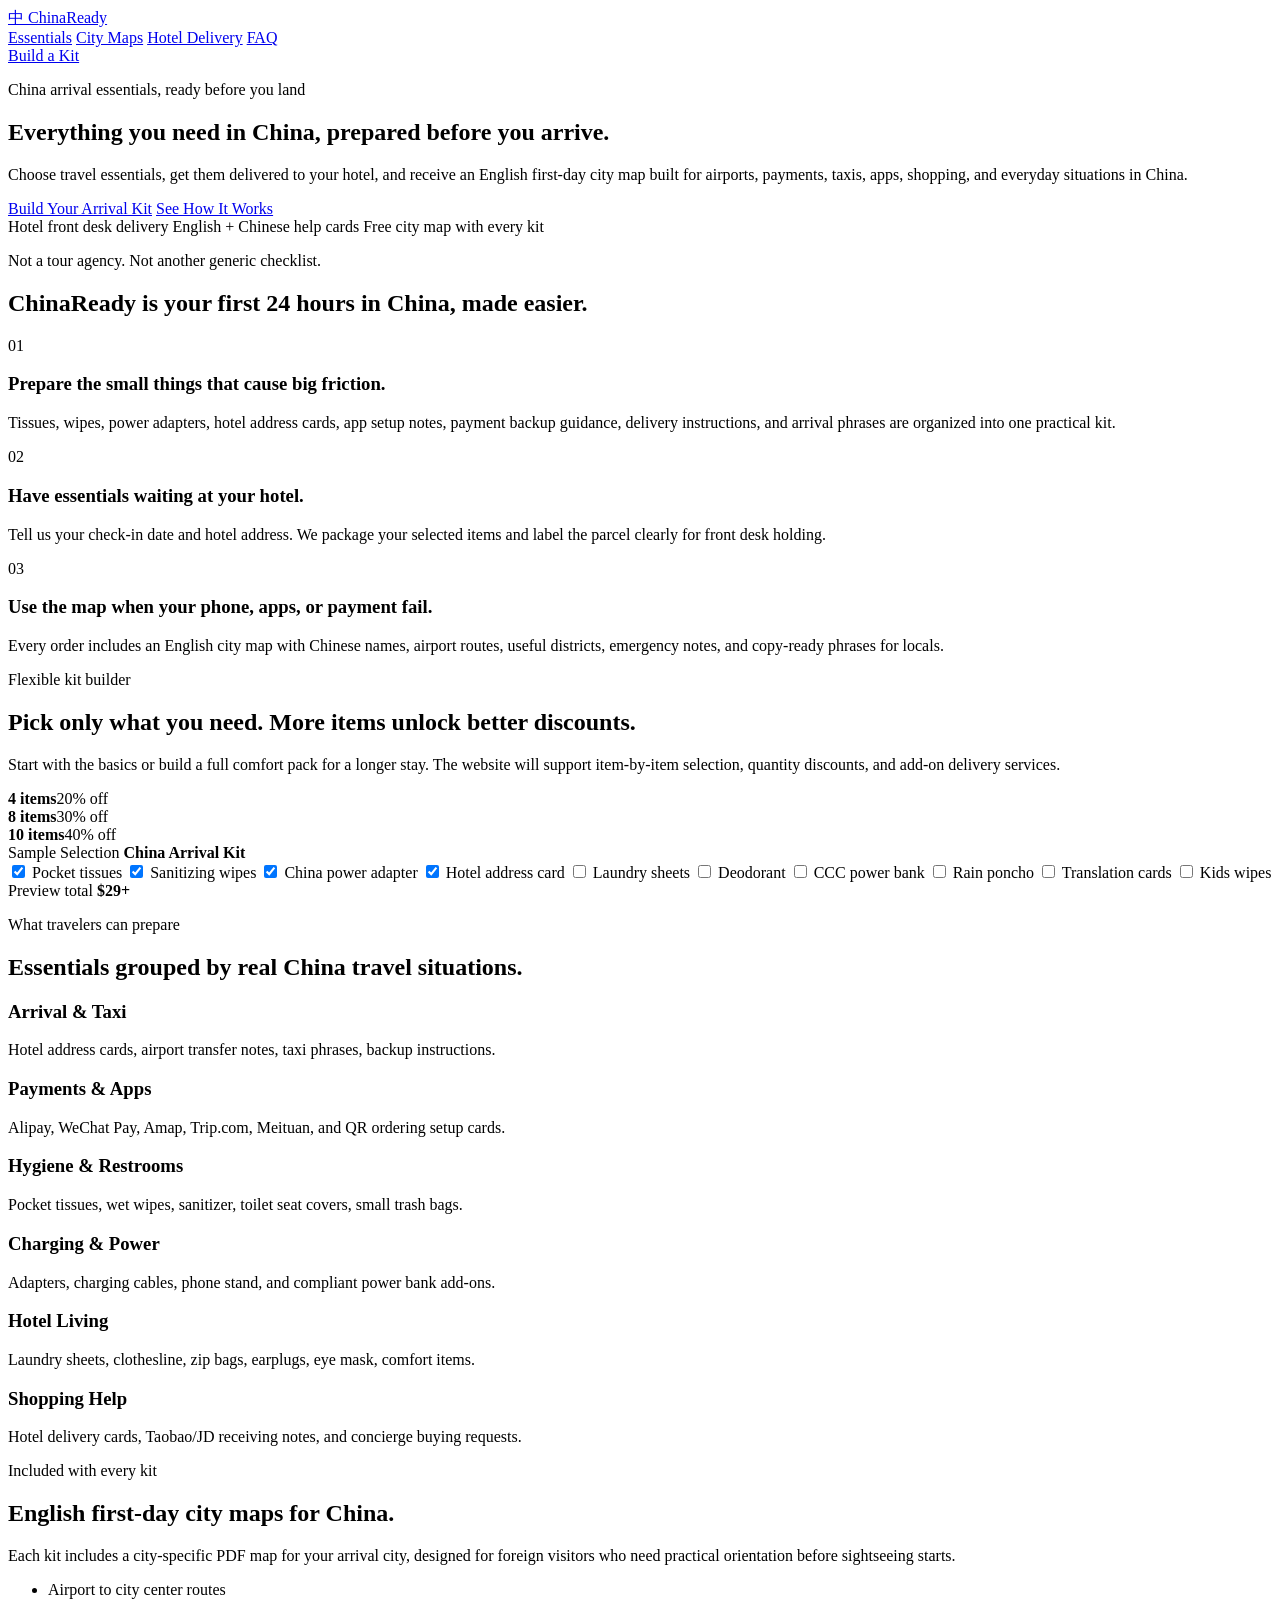
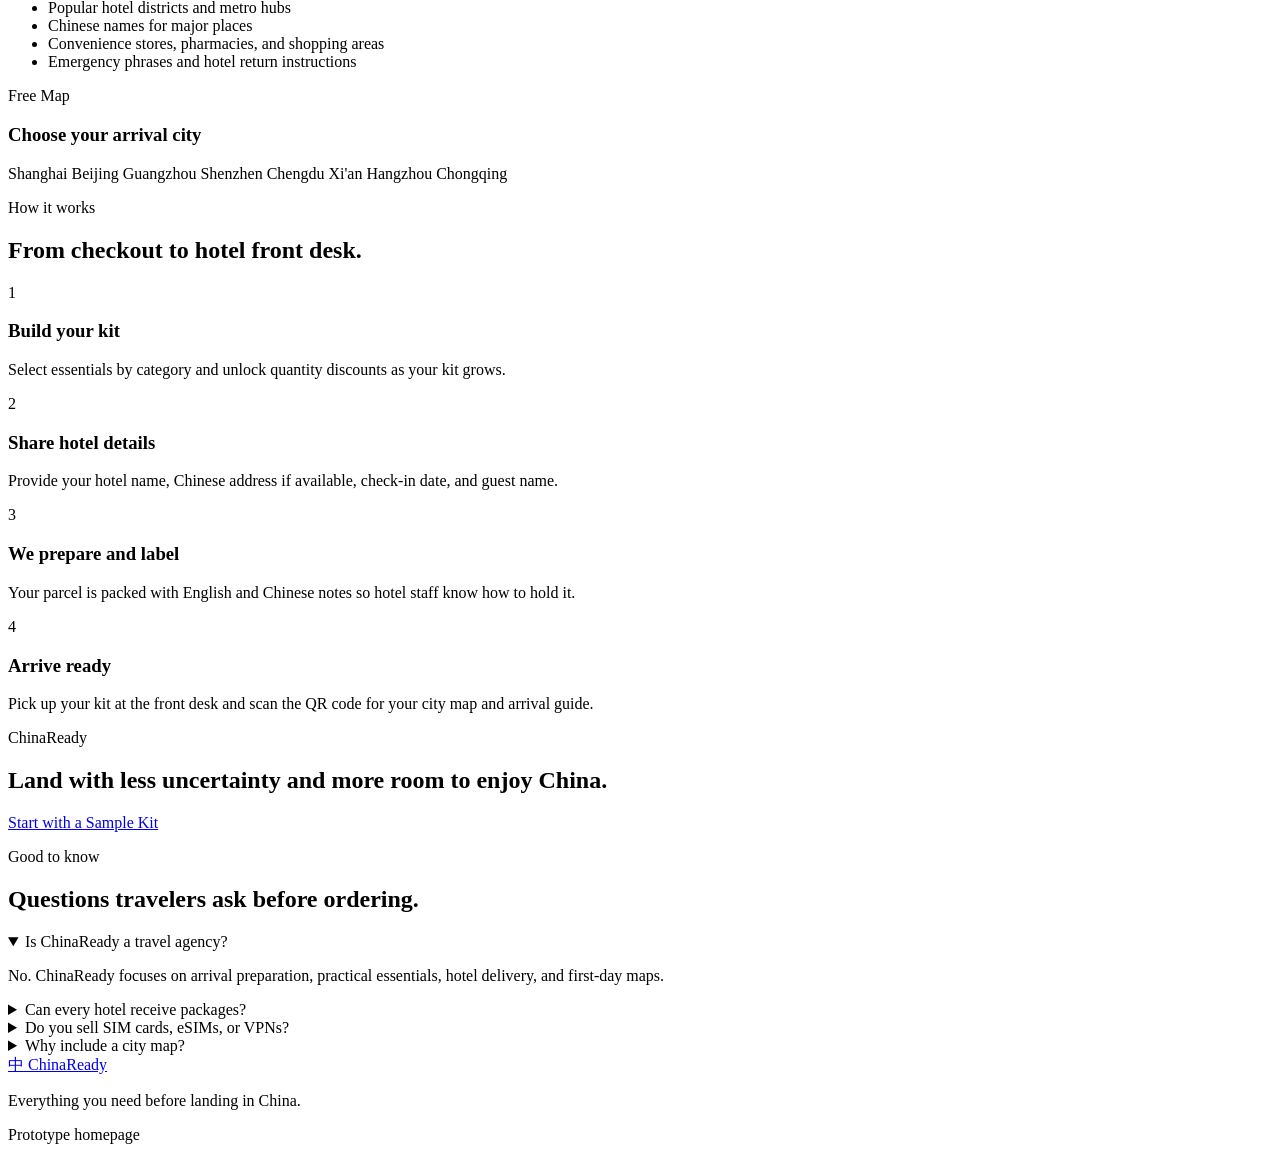
==== index.html @ cd842af1 "Add ChinaReady homepage" ====
<!doctype html>
<html lang="en">
  <head>
    <meta charset="UTF-8" />
    <meta name="viewport" content="width=device-width, initial-scale=1.0" />
    <title>ChinaReady | Everything You Need Before Landing in China</title>
    <meta
      name="description"
      content="ChinaReady helps foreign travelers prepare China travel essentials, hotel delivery, arrival guides, and English city maps before landing."
    />
    <link rel="preconnect" href="https://fonts.googleapis.com" />
    <link rel="preconnect" href="https://fonts.gstatic.com" crossorigin />
    <link
      href="https://fonts.googleapis.com/css2?family=Inter:wght@400;500;600;700;800&family=Noto+Serif+SC:wght@600;700&display=swap"
      rel="stylesheet"
    />
    <link rel="stylesheet" href="styles.css" />
  </head>
  <body>
    <header class="site-header" aria-label="Main navigation">
      <a class="brand" href="#top" aria-label="ChinaReady home">
        <span class="brand-mark">中</span>
        <span>ChinaReady</span>
      </a>
      <nav class="nav-links" aria-label="Primary">
        <a href="#kits">Essentials</a>
        <a href="#maps">City Maps</a>
        <a href="#delivery">Hotel Delivery</a>
        <a href="#faq">FAQ</a>
      </nav>
      <a class="header-cta" href="#builder">Build a Kit</a>
    </header>

    <main id="top">
      <section class="hero" aria-labelledby="hero-title">
        <div class="hero-bg" role="img" aria-label="China landmarks and a prepared travel kit"></div>
        <div class="hero-shade"></div>
        <div class="hero-content">
          <p class="eyebrow">China arrival essentials, ready before you land</p>
          <h1 id="hero-title">Everything you need in China, prepared before you arrive.</h1>
          <p class="hero-copy">
            Choose travel essentials, get them delivered to your hotel, and receive an English first-day city map
            built for airports, payments, taxis, apps, shopping, and everyday situations in China.
          </p>
          <div class="hero-actions">
            <a class="primary-button" href="#builder">Build Your Arrival Kit</a>
            <a class="secondary-button" href="#how-it-works">See How It Works</a>
          </div>
          <div class="trust-row" aria-label="Service highlights">
            <span>Hotel front desk delivery</span>
            <span>English + Chinese help cards</span>
            <span>Free city map with every kit</span>
          </div>
        </div>
      </section>

      <section class="intro section-pad">
        <div class="section-heading">
          <p class="eyebrow">Not a tour agency. Not another generic checklist.</p>
          <h2>ChinaReady is your first 24 hours in China, made easier.</h2>
        </div>
        <div class="intro-grid">
          <article>
            <span class="stat">01</span>
            <h3>Prepare the small things that cause big friction.</h3>
            <p>
              Tissues, wipes, power adapters, hotel address cards, app setup notes, payment backup guidance,
              delivery instructions, and arrival phrases are organized into one practical kit.
            </p>
          </article>
          <article>
            <span class="stat">02</span>
            <h3>Have essentials waiting at your hotel.</h3>
            <p>
              Tell us your check-in date and hotel address. We package your selected items and label the parcel
              clearly for front desk holding.
            </p>
          </article>
          <article>
            <span class="stat">03</span>
            <h3>Use the map when your phone, apps, or payment fail.</h3>
            <p>
              Every order includes an English city map with Chinese names, airport routes, useful districts,
              emergency notes, and copy-ready phrases for locals.
            </p>
          </article>
        </div>
      </section>

      <section class="builder section-pad" id="builder">
        <div class="builder-copy">
          <p class="eyebrow">Flexible kit builder</p>
          <h2>Pick only what you need. More items unlock better discounts.</h2>
          <p>
            Start with the basics or build a full comfort pack for a longer stay. The website will support
            item-by-item selection, quantity discounts, and add-on delivery services.
          </p>
          <div class="discount-list" aria-label="Example discounts">
            <div><strong>4 items</strong><span>20% off</span></div>
            <div><strong>8 items</strong><span>30% off</span></div>
            <div><strong>10 items</strong><span>40% off</span></div>
          </div>
        </div>
        <div class="kit-panel" id="kits" aria-label="Example selectable travel kit items">
          <div class="kit-header">
            <span>Sample Selection</span>
            <strong>China Arrival Kit</strong>
          </div>
          <div class="check-grid">
            <label><input type="checkbox" checked /> Pocket tissues</label>
            <label><input type="checkbox" checked /> Sanitizing wipes</label>
            <label><input type="checkbox" checked /> China power adapter</label>
            <label><input type="checkbox" checked /> Hotel address card</label>
            <label><input type="checkbox" /> Laundry sheets</label>
            <label><input type="checkbox" /> Deodorant</label>
            <label><input type="checkbox" /> CCC power bank</label>
            <label><input type="checkbox" /> Rain poncho</label>
            <label><input type="checkbox" /> Translation cards</label>
            <label><input type="checkbox" /> Kids wipes</label>
          </div>
          <div class="kit-total">
            <span>Preview total</span>
            <strong>$29+</strong>
          </div>
        </div>
      </section>

      <section class="categories section-pad">
        <div class="section-heading">
          <p class="eyebrow">What travelers can prepare</p>
          <h2>Essentials grouped by real China travel situations.</h2>
        </div>
        <div class="category-grid">
          <article>
            <h3>Arrival & Taxi</h3>
            <p>Hotel address cards, airport transfer notes, taxi phrases, backup instructions.</p>
          </article>
          <article>
            <h3>Payments & Apps</h3>
            <p>Alipay, WeChat Pay, Amap, Trip.com, Meituan, and QR ordering setup cards.</p>
          </article>
          <article>
            <h3>Hygiene & Restrooms</h3>
            <p>Pocket tissues, wet wipes, sanitizer, toilet seat covers, small trash bags.</p>
          </article>
          <article>
            <h3>Charging & Power</h3>
            <p>Adapters, charging cables, phone stand, and compliant power bank add-ons.</p>
          </article>
          <article>
            <h3>Hotel Living</h3>
            <p>Laundry sheets, clothesline, zip bags, earplugs, eye mask, comfort items.</p>
          </article>
          <article>
            <h3>Shopping Help</h3>
            <p>Hotel delivery cards, Taobao/JD receiving notes, and concierge buying requests.</p>
          </article>
        </div>
      </section>

      <section class="map-feature section-pad" id="maps">
        <div>
          <p class="eyebrow">Included with every kit</p>
          <h2>English first-day city maps for China.</h2>
          <p>
            Each kit includes a city-specific PDF map for your arrival city, designed for foreign visitors who need
            practical orientation before sightseeing starts.
          </p>
          <ul class="feature-list">
            <li>Airport to city center routes</li>
            <li>Popular hotel districts and metro hubs</li>
            <li>Chinese names for major places</li>
            <li>Convenience stores, pharmacies, and shopping areas</li>
            <li>Emergency phrases and hotel return instructions</li>
          </ul>
        </div>
        <div class="map-card" aria-label="Example supported cities">
          <span class="map-pin">Free Map</span>
          <h3>Choose your arrival city</h3>
          <div class="city-tags">
            <span>Shanghai</span>
            <span>Beijing</span>
            <span>Guangzhou</span>
            <span>Shenzhen</span>
            <span>Chengdu</span>
            <span>Xi'an</span>
            <span>Hangzhou</span>
            <span>Chongqing</span>
          </div>
        </div>
      </section>

      <section class="process section-pad" id="how-it-works">
        <div class="section-heading">
          <p class="eyebrow">How it works</p>
          <h2>From checkout to hotel front desk.</h2>
        </div>
        <div class="process-steps" id="delivery">
          <article>
            <span>1</span>
            <h3>Build your kit</h3>
            <p>Select essentials by category and unlock quantity discounts as your kit grows.</p>
          </article>
          <article>
            <span>2</span>
            <h3>Share hotel details</h3>
            <p>Provide your hotel name, Chinese address if available, check-in date, and guest name.</p>
          </article>
          <article>
            <span>3</span>
            <h3>We prepare and label</h3>
            <p>Your parcel is packed with English and Chinese notes so hotel staff know how to hold it.</p>
          </article>
          <article>
            <span>4</span>
            <h3>Arrive ready</h3>
            <p>Pick up your kit at the front desk and scan the QR code for your city map and arrival guide.</p>
          </article>
        </div>
      </section>

      <section class="cta-band">
        <div>
          <p class="eyebrow">ChinaReady</p>
          <h2>Land with less uncertainty and more room to enjoy China.</h2>
        </div>
        <a class="primary-button" href="#builder">Start with a Sample Kit</a>
      </section>

      <section class="faq section-pad" id="faq">
        <div class="section-heading">
          <p class="eyebrow">Good to know</p>
          <h2>Questions travelers ask before ordering.</h2>
        </div>
        <div class="faq-grid">
          <details open>
            <summary>Is ChinaReady a travel agency?</summary>
            <p>No. ChinaReady focuses on arrival preparation, practical essentials, hotel delivery, and first-day maps.</p>
          </details>
          <details>
            <summary>Can every hotel receive packages?</summary>
            <p>Most city hotels can hold guest parcels, but policies vary. The full service should confirm hotel acceptance before shipping.</p>
          </details>
          <details>
            <summary>Do you sell SIM cards, eSIMs, or VPNs?</summary>
            <p>The homepage can recommend trusted partners later. For the first version, the focus is physical essentials and guidance.</p>
          </details>
          <details>
            <summary>Why include a city map?</summary>
            <p>Travelers often need Chinese place names, airport routes, hotel districts, and emergency phrases before local apps are fully comfortable.</p>
          </details>
        </div>
      </section>
    </main>

    <footer class="site-footer">
      <div>
        <a class="brand" href="#top" aria-label="ChinaReady home">
          <span class="brand-mark">中</span>
          <span>ChinaReady</span>
        </a>
        <p>Everything you need before landing in China.</p>
      </div>
      <span>Prototype homepage</span>
    </footer>
  </body>
</html>
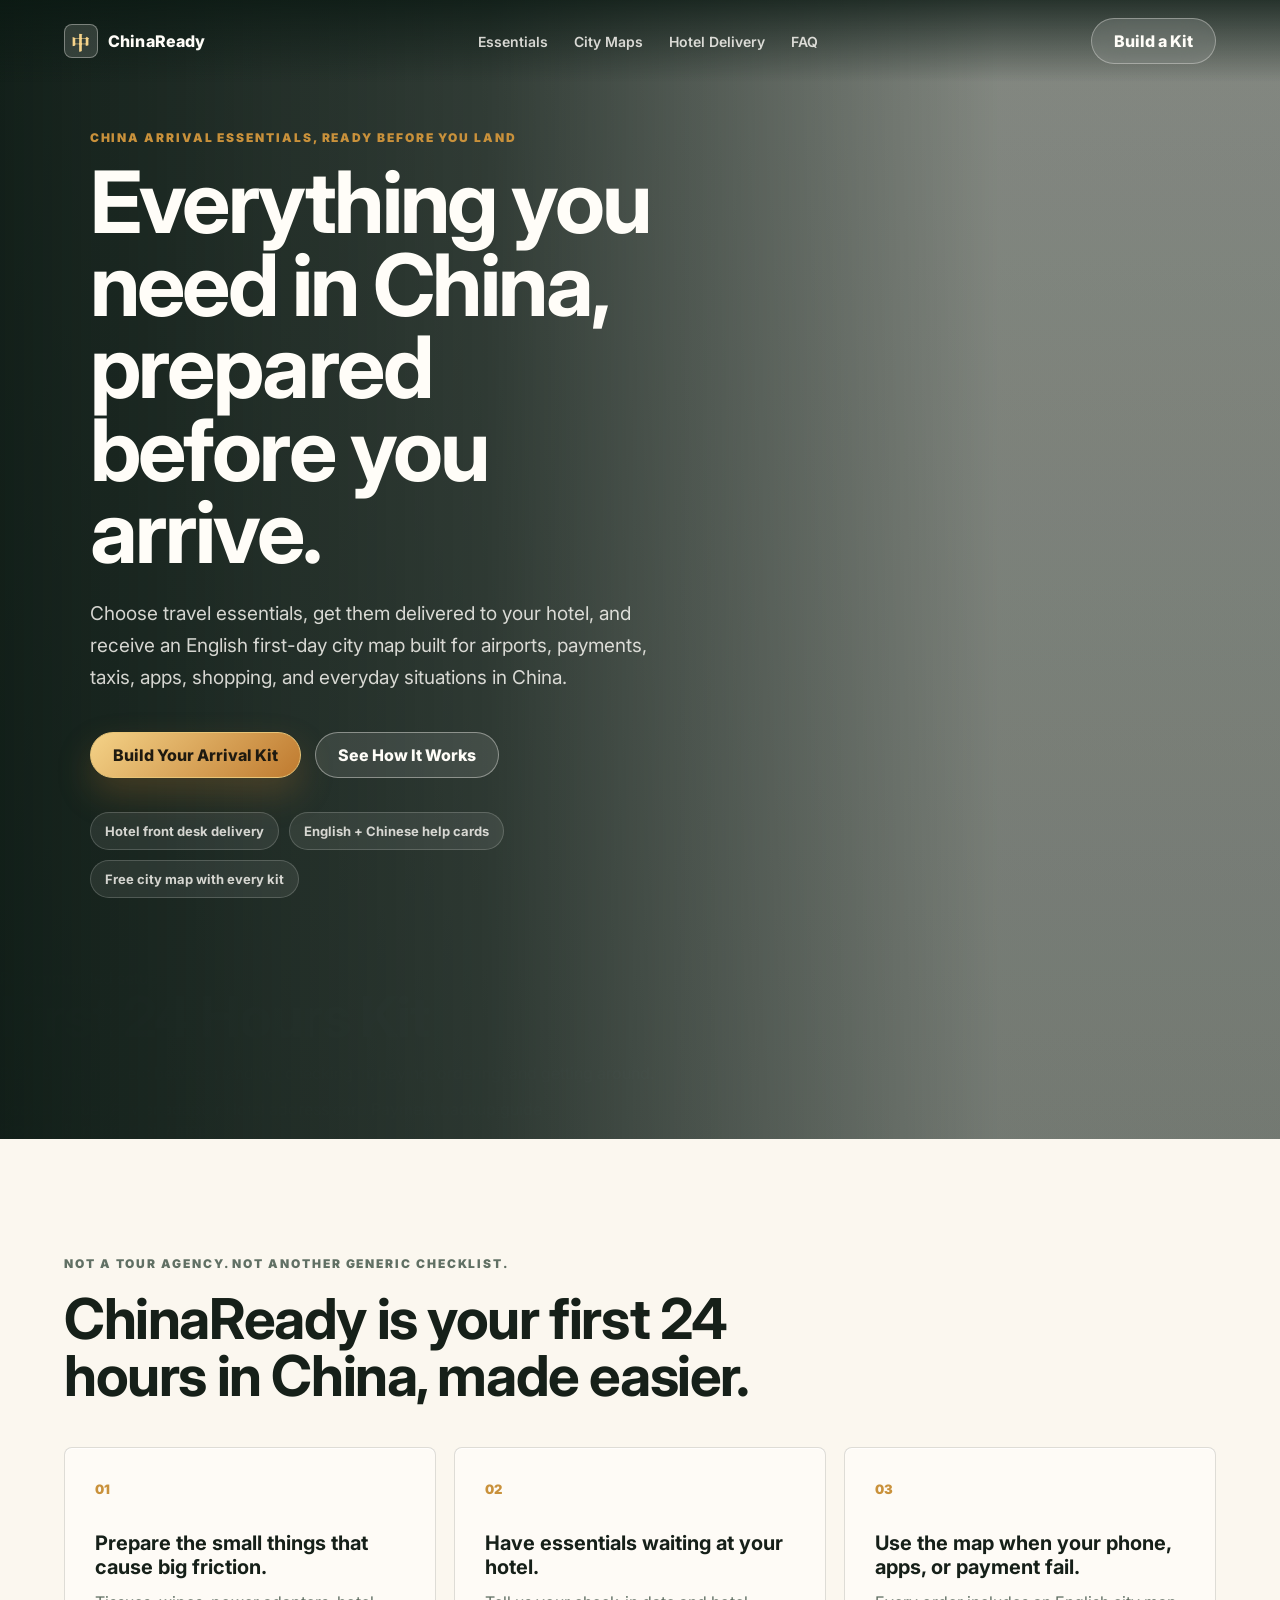
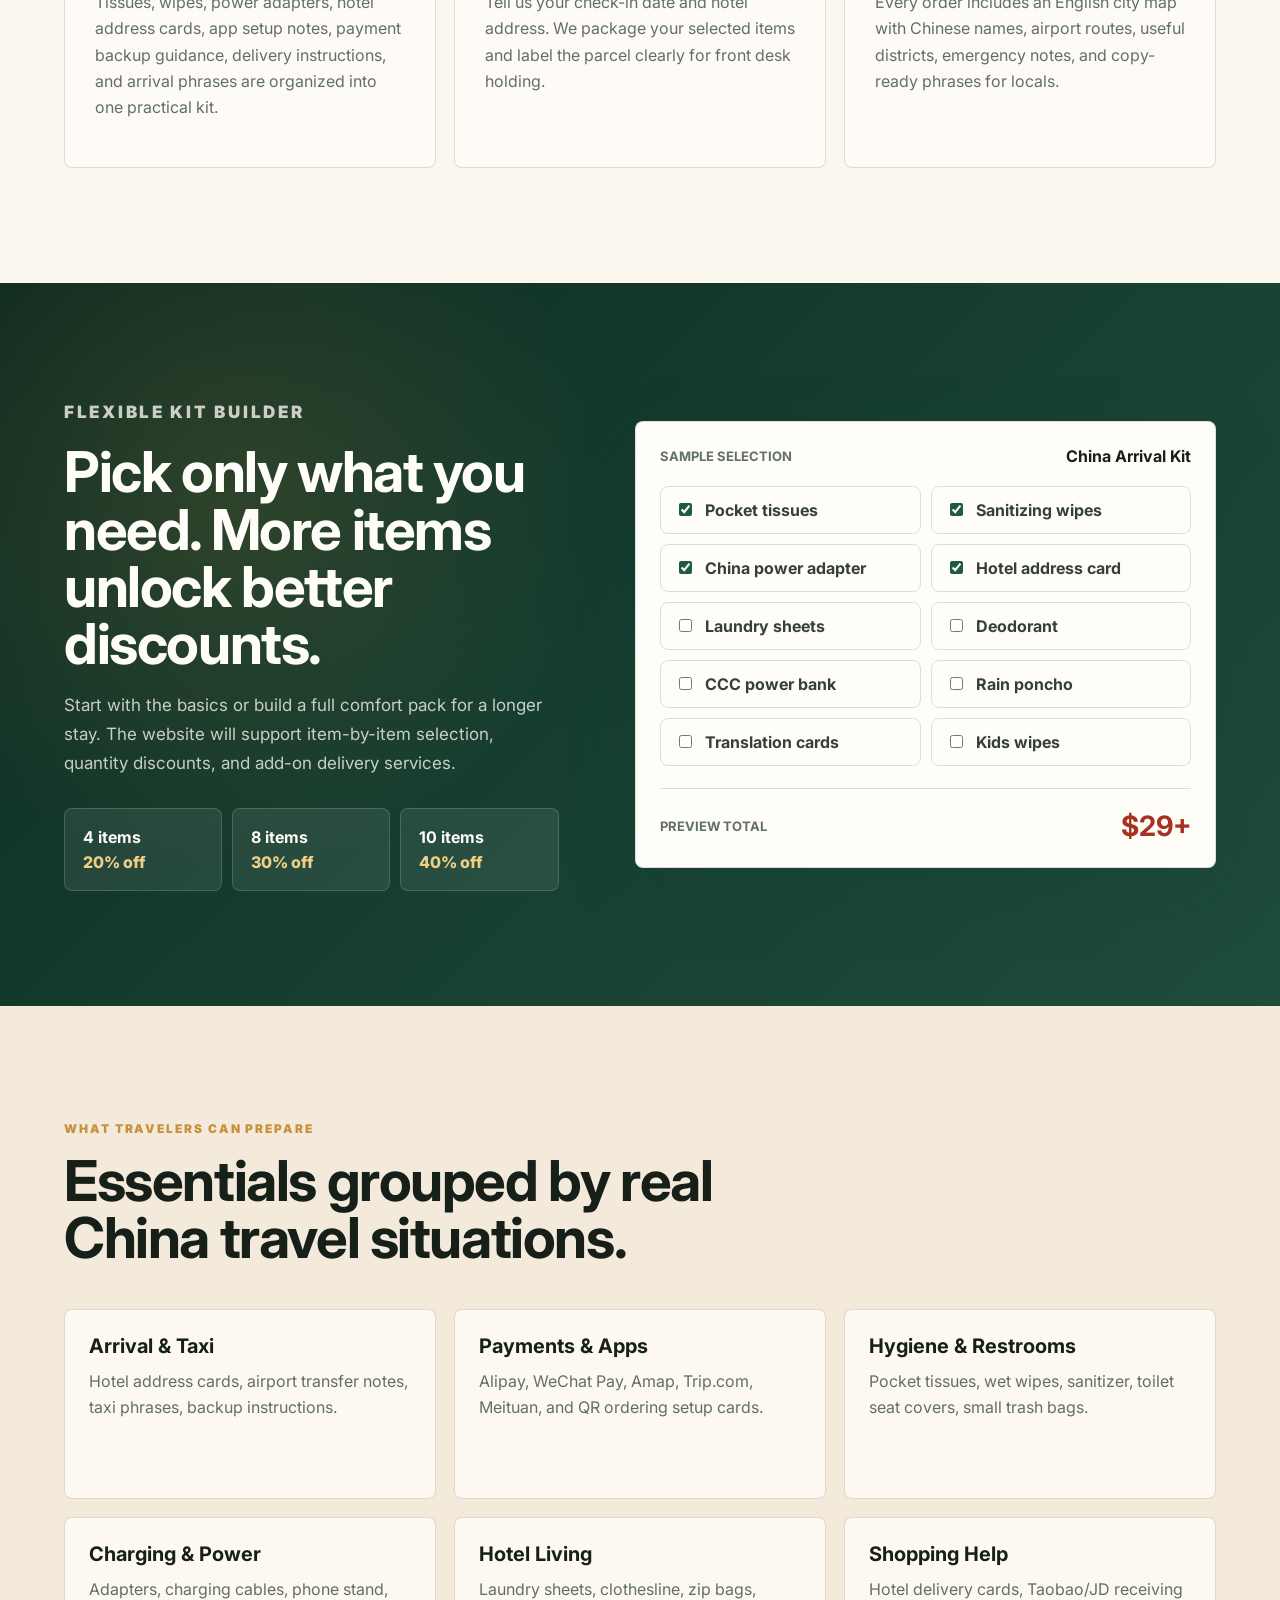
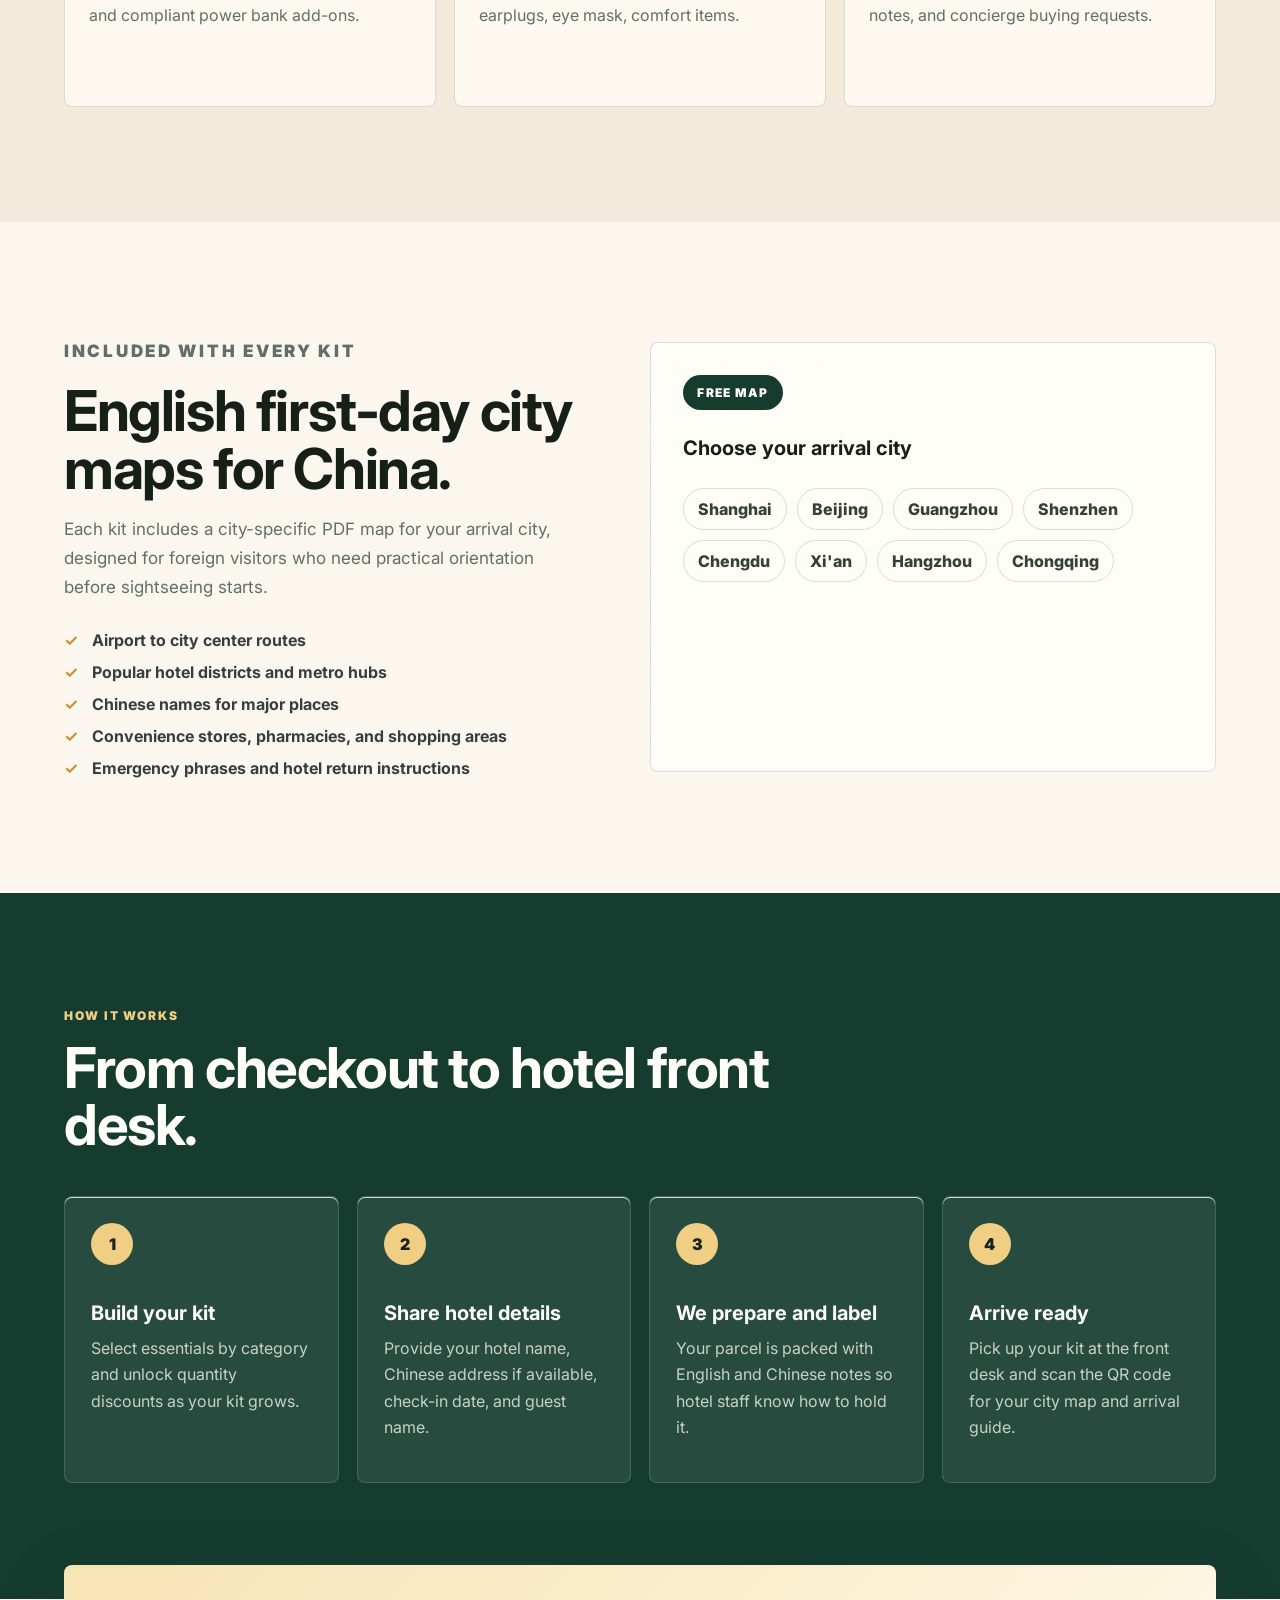
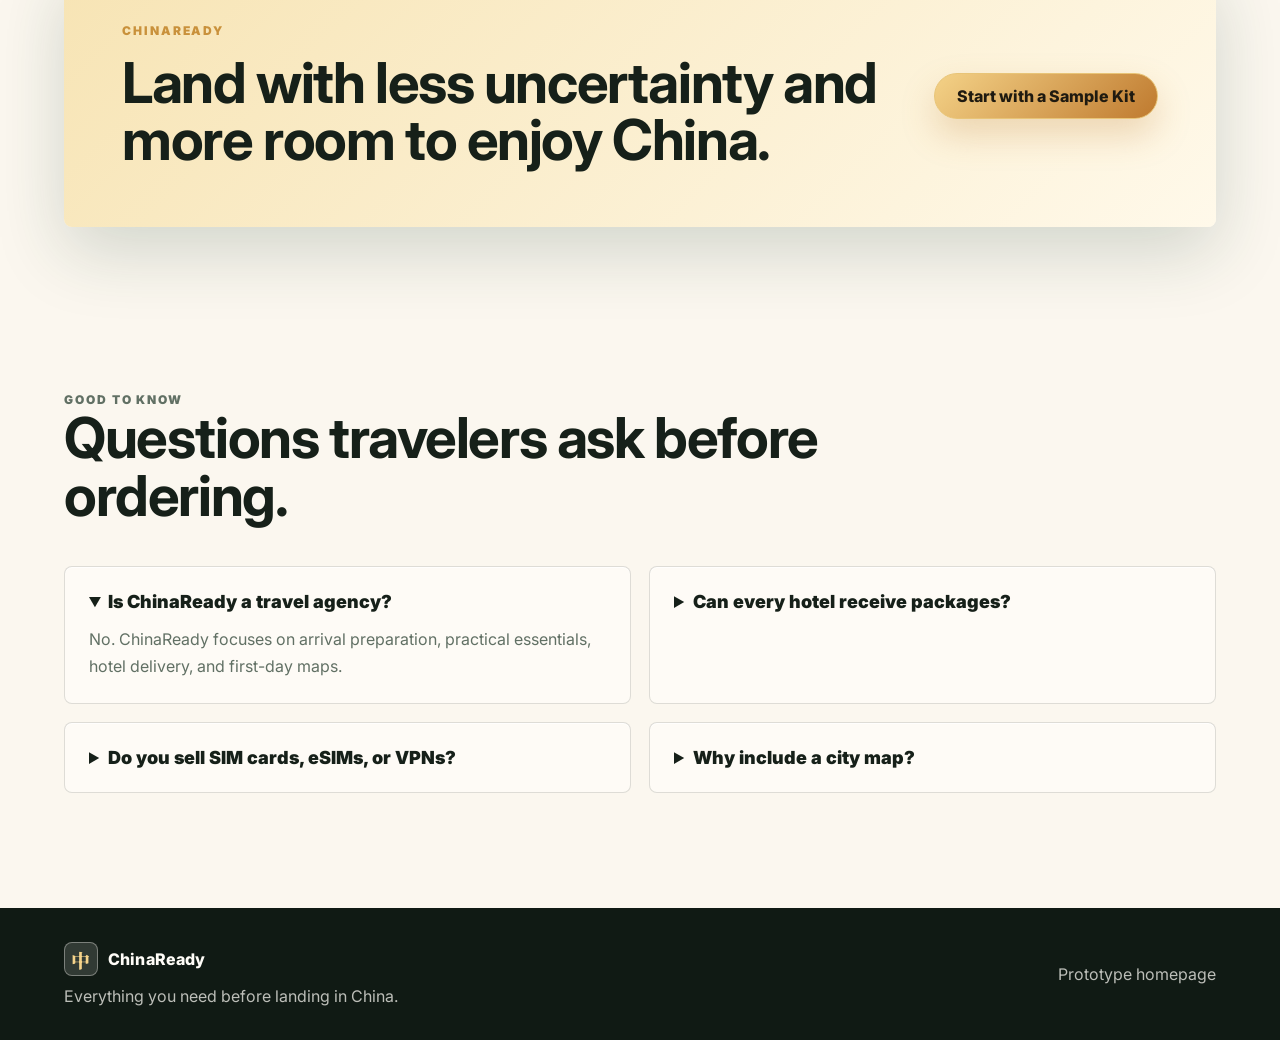
==== commit bec2d97f: "Balance ChinaReady hero layout" ====
--- a/index.html
+++ b/index.html
@@ -35,22 +35,40 @@
       <section class="hero" aria-labelledby="hero-title">
         <div class="hero-bg" role="img" aria-label="China landmarks and a prepared travel kit"></div>
         <div class="hero-shade"></div>
-        <div class="hero-content">
-          <p class="eyebrow">China arrival essentials, ready before you land</p>
-          <h1 id="hero-title">Everything you need in China, prepared before you arrive.</h1>
-          <p class="hero-copy">
-            Choose travel essentials, get them delivered to your hotel, and receive an English first-day city map
-            built for airports, payments, taxis, apps, shopping, and everyday situations in China.
-          </p>
-          <div class="hero-actions">
-            <a class="primary-button" href="#builder">Build Your Arrival Kit</a>
-            <a class="secondary-button" href="#how-it-works">See How It Works</a>
-          </div>
-          <div class="trust-row" aria-label="Service highlights">
-            <span>Hotel front desk delivery</span>
-            <span>English + Chinese help cards</span>
-            <span>Free city map with every kit</span>
-          </div>
+        <div class="hero-shell">
+          <div class="hero-content">
+            <p class="eyebrow">China arrival essentials, ready before you land</p>
+            <h1 id="hero-title">Everything you need in China, prepared before you arrive.</h1>
+            <p class="hero-copy">
+              Choose travel essentials, get them delivered to your hotel, and receive an English first-day city map
+              built for airports, payments, taxis, apps, shopping, and everyday situations in China.
+            </p>
+            <div class="hero-actions">
+              <a class="primary-button" href="#builder">Build Your Arrival Kit</a>
+              <a class="secondary-button" href="#how-it-works">See How It Works</a>
+            </div>
+            <div class="trust-row" aria-label="Service highlights">
+              <span>Hotel front desk delivery</span>
+              <span>English + Chinese help cards</span>
+              <span>Free city map with every kit</span>
+            </div>
+          </div>
+
+          <aside class="hero-card" aria-label="ChinaReady arrival kit preview">
+            <div class="card-kicker">Recommended setup</div>
+            <h2>First 24 Hours Kit</h2>
+            <p>Built for the moment between landing, checking in, paying, ordering, and getting around.</p>
+            <div class="mini-list">
+              <span>Pocket tissues</span>
+              <span>Power adapter</span>
+              <span>Hotel address card</span>
+              <span>Payment backup guide</span>
+            </div>
+            <div class="card-footer">
+              <strong>From $29</strong>
+              <span>Includes city map</span>
+            </div>
+          </aside>
         </div>
       </section>
 
--- a/styles.css
+++ b/styles.css
@@ -0,0 +1,618 @@
+:root {
+  color-scheme: light;
+  --ink: #162019;
+  --muted: #617064;
+  --paper: #fbf7ef;
+  --paper-strong: #fffdf8;
+  --jade: #153c2f;
+  --jade-2: #1f5a45;
+  --gold: #c9913b;
+  --red: #a83222;
+  --line: rgba(22, 32, 25, 0.14);
+  --shadow: 0 24px 70px rgba(21, 60, 47, 0.18);
+  font-family: Inter, system-ui, -apple-system, BlinkMacSystemFont, "Segoe UI", sans-serif;
+}
+
+* {
+  box-sizing: border-box;
+}
+
+html {
+  scroll-behavior: smooth;
+}
+
+body {
+  margin: 0;
+  background: var(--paper);
+  color: var(--ink);
+}
+
+a {
+  color: inherit;
+  text-decoration: none;
+}
+
+.site-header {
+  position: fixed;
+  top: 0;
+  left: 0;
+  right: 0;
+  z-index: 10;
+  display: flex;
+  align-items: center;
+  justify-content: space-between;
+  gap: 24px;
+  padding: 18px clamp(20px, 5vw, 72px);
+  color: #fffdf8;
+  background: linear-gradient(180deg, rgba(10, 24, 18, 0.76), rgba(10, 24, 18, 0));
+}
+
+.brand {
+  display: inline-flex;
+  align-items: center;
+  gap: 10px;
+  font-weight: 800;
+  letter-spacing: 0.01em;
+}
+
+.brand-mark {
+  display: grid;
+  width: 34px;
+  height: 34px;
+  place-items: center;
+  border: 1px solid rgba(255, 253, 248, 0.36);
+  border-radius: 8px;
+  background: rgba(255, 253, 248, 0.14);
+  color: #f5d38a;
+  font-family: "Noto Serif SC", serif;
+  font-size: 19px;
+}
+
+.nav-links {
+  display: flex;
+  gap: 26px;
+  color: rgba(255, 253, 248, 0.82);
+  font-size: 14px;
+  font-weight: 600;
+}
+
+.header-cta,
+.primary-button,
+.secondary-button {
+  display: inline-flex;
+  min-height: 46px;
+  align-items: center;
+  justify-content: center;
+  border-radius: 999px;
+  padding: 0 22px;
+  font-weight: 800;
+}
+
+.header-cta {
+  border: 1px solid rgba(255, 253, 248, 0.34);
+  background: rgba(255, 253, 248, 0.12);
+  color: #fffdf8;
+  backdrop-filter: blur(16px);
+}
+
+.primary-button {
+  border: 1px solid #e8c477;
+  background: linear-gradient(135deg, #f4d287, #bf7a2f);
+  color: #1f1a10;
+  box-shadow: 0 16px 34px rgba(191, 122, 47, 0.26);
+}
+
+.secondary-button {
+  border: 1px solid rgba(255, 253, 248, 0.4);
+  background: rgba(255, 253, 248, 0.1);
+  color: #fffdf8;
+}
+
+.hero {
+  position: relative;
+  min-height: 780px;
+  overflow: hidden;
+  color: #fffdf8;
+}
+
+.hero-bg,
+.hero-shade {
+  position: absolute;
+  inset: 0;
+}
+
+.hero-bg {
+  background-image: url("https://images.unsplash.com/photo-1508804185872-d7badad00f7d?auto=format&fit=crop&w=2200&q=86");
+  background-position: center;
+  background-size: cover;
+  transform: scale(1.01);
+}
+
+.hero-shade {
+  background:
+    linear-gradient(90deg, rgba(7, 21, 15, 0.92) 0%, rgba(7, 21, 15, 0.72) 38%, rgba(7, 21, 15, 0.18) 78%),
+    linear-gradient(180deg, rgba(7, 21, 15, 0.38), rgba(7, 21, 15, 0.46));
+}
+
+.hero-content {
+  position: relative;
+  z-index: 1;
+  display: flex;
+  min-height: 780px;
+  max-width: 760px;
+  flex-direction: column;
+  justify-content: center;
+  padding: 130px clamp(22px, 7vw, 92px) 70px;
+}
+
+.eyebrow {
+  margin: 0 0 16px;
+  color: var(--gold);
+  font-size: 12px;
+  font-weight: 900;
+  letter-spacing: 0.16em;
+  text-transform: uppercase;
+}
+
+h1,
+h2,
+h3,
+p {
+  margin-top: 0;
+}
+
+h1 {
+  max-width: 720px;
+  margin-bottom: 24px;
+  font-size: clamp(48px, 7vw, 86px);
+  line-height: 0.96;
+  letter-spacing: -0.03em;
+}
+
+h2 {
+  margin-bottom: 18px;
+  font-size: clamp(32px, 4.4vw, 58px);
+  line-height: 1.02;
+  letter-spacing: -0.025em;
+}
+
+h3 {
+  margin-bottom: 10px;
+  font-size: 20px;
+}
+
+.hero-copy {
+  max-width: 650px;
+  color: rgba(255, 253, 248, 0.82);
+  font-size: 19px;
+  line-height: 1.7;
+}
+
+.hero-actions {
+  display: flex;
+  flex-wrap: wrap;
+  gap: 14px;
+  margin: 18px 0 34px;
+}
+
+.trust-row {
+  display: flex;
+  flex-wrap: wrap;
+  gap: 10px;
+}
+
+.trust-row span {
+  border: 1px solid rgba(255, 253, 248, 0.18);
+  border-radius: 999px;
+  padding: 10px 14px;
+  background: rgba(255, 253, 248, 0.08);
+  color: rgba(255, 253, 248, 0.8);
+  font-size: 13px;
+  font-weight: 700;
+}
+
+.section-pad {
+  padding: clamp(72px, 9vw, 124px) clamp(20px, 5vw, 72px);
+}
+
+.section-heading {
+  max-width: 760px;
+  margin-bottom: 42px;
+}
+
+.section-heading p:not(.eyebrow),
+.builder-copy p,
+.map-feature p {
+  color: var(--muted);
+  font-size: 17px;
+  line-height: 1.7;
+}
+
+.intro-grid,
+.category-grid,
+.process-steps,
+.faq-grid {
+  display: grid;
+  grid-template-columns: repeat(3, minmax(0, 1fr));
+  gap: 18px;
+}
+
+.intro article,
+.category-grid article,
+.process-steps article,
+.faq details,
+.kit-panel,
+.map-card {
+  border: 1px solid var(--line);
+  border-radius: 8px;
+  background: rgba(255, 253, 248, 0.78);
+  box-shadow: 0 1px 0 rgba(255, 255, 255, 0.8) inset;
+}
+
+.intro article {
+  padding: 30px;
+}
+
+.stat {
+  display: inline-block;
+  margin-bottom: 34px;
+  color: var(--gold);
+  font-size: 13px;
+  font-weight: 900;
+}
+
+.intro p,
+.category-grid p,
+.process-steps p,
+.faq p {
+  color: var(--muted);
+  line-height: 1.65;
+}
+
+.builder {
+  display: grid;
+  grid-template-columns: minmax(0, 0.92fr) minmax(360px, 1.08fr);
+  gap: clamp(30px, 6vw, 82px);
+  align-items: center;
+  background:
+    radial-gradient(circle at 18% 30%, rgba(201, 145, 59, 0.16), transparent 32%),
+    linear-gradient(135deg, #0d2b20, #163f31 52%, #1e4c3c);
+  color: #fffdf8;
+}
+
+.builder h2,
+.builder p {
+  color: #fffdf8;
+}
+
+.builder-copy p {
+  color: rgba(255, 253, 248, 0.76);
+}
+
+.discount-list {
+  display: grid;
+  max-width: 560px;
+  grid-template-columns: repeat(3, 1fr);
+  gap: 10px;
+  margin-top: 30px;
+}
+
+.discount-list div {
+  border: 1px solid rgba(255, 253, 248, 0.16);
+  border-radius: 8px;
+  padding: 18px;
+  background: rgba(255, 253, 248, 0.08);
+}
+
+.discount-list strong,
+.discount-list span {
+  display: block;
+}
+
+.discount-list span {
+  margin-top: 5px;
+  color: #f0cf85;
+  font-weight: 800;
+}
+
+.kit-panel {
+  padding: 24px;
+  background: #fffdf8;
+  color: var(--ink);
+  box-shadow: var(--shadow);
+}
+
+.kit-header,
+.kit-total {
+  display: flex;
+  align-items: center;
+  justify-content: space-between;
+  gap: 16px;
+}
+
+.kit-header {
+  margin-bottom: 20px;
+}
+
+.kit-header span,
+.kit-total span {
+  color: var(--muted);
+  font-size: 13px;
+  font-weight: 700;
+  text-transform: uppercase;
+}
+
+.check-grid {
+  display: grid;
+  grid-template-columns: repeat(2, minmax(0, 1fr));
+  gap: 10px;
+}
+
+.check-grid label {
+  display: flex;
+  min-height: 48px;
+  align-items: center;
+  gap: 10px;
+  border: 1px solid var(--line);
+  border-radius: 8px;
+  padding: 0 14px;
+  color: #344038;
+  font-weight: 700;
+}
+
+.check-grid input {
+  accent-color: var(--jade-2);
+}
+
+.kit-total {
+  margin-top: 22px;
+  border-top: 1px solid var(--line);
+  padding-top: 20px;
+}
+
+.kit-total strong {
+  color: var(--red);
+  font-size: 28px;
+}
+
+.categories {
+  background: #f3eadc;
+}
+
+.category-grid {
+  grid-template-columns: repeat(6, minmax(0, 1fr));
+}
+
+.category-grid article {
+  grid-column: span 2;
+  min-height: 190px;
+  padding: 24px;
+}
+
+.map-feature {
+  display: grid;
+  grid-template-columns: minmax(0, 0.9fr) minmax(360px, 1fr);
+  gap: clamp(30px, 6vw, 82px);
+  align-items: center;
+}
+
+.feature-list {
+  display: grid;
+  gap: 12px;
+  margin: 28px 0 0;
+  padding: 0;
+  list-style: none;
+}
+
+.feature-list li {
+  position: relative;
+  padding-left: 28px;
+  color: #344038;
+  font-weight: 700;
+}
+
+.feature-list li::before {
+  position: absolute;
+  left: 0;
+  content: "✓";
+  color: var(--gold);
+}
+
+.map-card {
+  min-height: 430px;
+  padding: 32px;
+  background:
+    linear-gradient(rgba(255, 253, 248, 0.9), rgba(255, 253, 248, 0.94)),
+    repeating-linear-gradient(45deg, rgba(21, 60, 47, 0.08) 0 1px, transparent 1px 34px);
+}
+
+.map-pin {
+  display: inline-flex;
+  margin-bottom: 26px;
+  border-radius: 999px;
+  padding: 10px 14px;
+  background: var(--jade);
+  color: #fffdf8;
+  font-size: 12px;
+  font-weight: 900;
+  letter-spacing: 0.12em;
+  text-transform: uppercase;
+}
+
+.city-tags {
+  display: flex;
+  flex-wrap: wrap;
+  gap: 10px;
+  margin-top: 28px;
+}
+
+.city-tags span {
+  border: 1px solid var(--line);
+  border-radius: 999px;
+  padding: 10px 14px;
+  background: #fffdf8;
+  color: #344038;
+  font-weight: 800;
+}
+
+.process {
+  background: var(--jade);
+  color: #fffdf8;
+}
+
+.process .section-heading .eyebrow {
+  color: #f0cf85;
+}
+
+.process-steps {
+  grid-template-columns: repeat(4, minmax(0, 1fr));
+}
+
+.process-steps article {
+  border-color: rgba(255, 253, 248, 0.14);
+  padding: 26px;
+  background: rgba(255, 253, 248, 0.08);
+}
+
+.process-steps span {
+  display: grid;
+  width: 42px;
+  height: 42px;
+  margin-bottom: 36px;
+  place-items: center;
+  border-radius: 50%;
+  background: #f0cf85;
+  color: #14261d;
+  font-weight: 900;
+}
+
+.process-steps p {
+  color: rgba(255, 253, 248, 0.75);
+}
+
+.cta-band {
+  display: flex;
+  align-items: center;
+  justify-content: space-between;
+  gap: 24px;
+  margin: 0 clamp(20px, 5vw, 72px);
+  border-radius: 8px;
+  padding: clamp(34px, 5vw, 58px);
+  background: linear-gradient(135deg, #f7e4b4, #fff9ea);
+  transform: translateY(-34px);
+  box-shadow: var(--shadow);
+}
+
+.cta-band h2 {
+  max-width: 760px;
+  margin-bottom: 0;
+}
+
+.faq-grid {
+  grid-template-columns: repeat(2, minmax(0, 1fr));
+}
+
+.faq details {
+  padding: 24px;
+}
+
+.faq summary {
+  cursor: pointer;
+  font-size: 18px;
+  font-weight: 900;
+}
+
+.faq p {
+  margin: 14px 0 0;
+}
+
+.site-footer {
+  display: flex;
+  align-items: center;
+  justify-content: space-between;
+  gap: 24px;
+  padding: 34px clamp(20px, 5vw, 72px);
+  background: #101a14;
+  color: rgba(255, 253, 248, 0.72);
+}
+
+.site-footer .brand {
+  color: #fffdf8;
+}
+
+.site-footer p {
+  margin: 10px 0 0;
+}
+
+@media (max-width: 980px) {
+  .nav-links {
+    display: none;
+  }
+
+  .hero,
+  .hero-content {
+    min-height: 720px;
+  }
+
+  .intro-grid,
+  .builder,
+  .map-feature,
+  .process-steps,
+  .faq-grid {
+    grid-template-columns: 1fr;
+  }
+
+  .category-grid {
+    grid-template-columns: repeat(2, minmax(0, 1fr));
+  }
+
+  .category-grid article {
+    grid-column: span 1;
+  }
+}
+
+@media (max-width: 640px) {
+  .site-header {
+    padding: 14px 18px;
+  }
+
+  .header-cta {
+    display: none;
+  }
+
+  .hero-content {
+    padding: 106px 20px 52px;
+  }
+
+  .hero-shade {
+    background:
+      linear-gradient(90deg, rgba(7, 21, 15, 0.94), rgba(7, 21, 15, 0.58)),
+      linear-gradient(180deg, rgba(7, 21, 15, 0.2), rgba(7, 21, 15, 0.72));
+  }
+
+  .hero-copy {
+    font-size: 17px;
+  }
+
+  .hero-actions,
+  .cta-band {
+    align-items: stretch;
+    flex-direction: column;
+  }
+
+  .discount-list,
+  .check-grid,
+  .category-grid {
+    grid-template-columns: 1fr;
+  }
+
+  .map-feature,
+  .builder {
+    grid-template-columns: minmax(0, 1fr);
+  }
+
+  .site-footer {
+    align-items: flex-start;
+    flex-direction: column;
+  }
+}
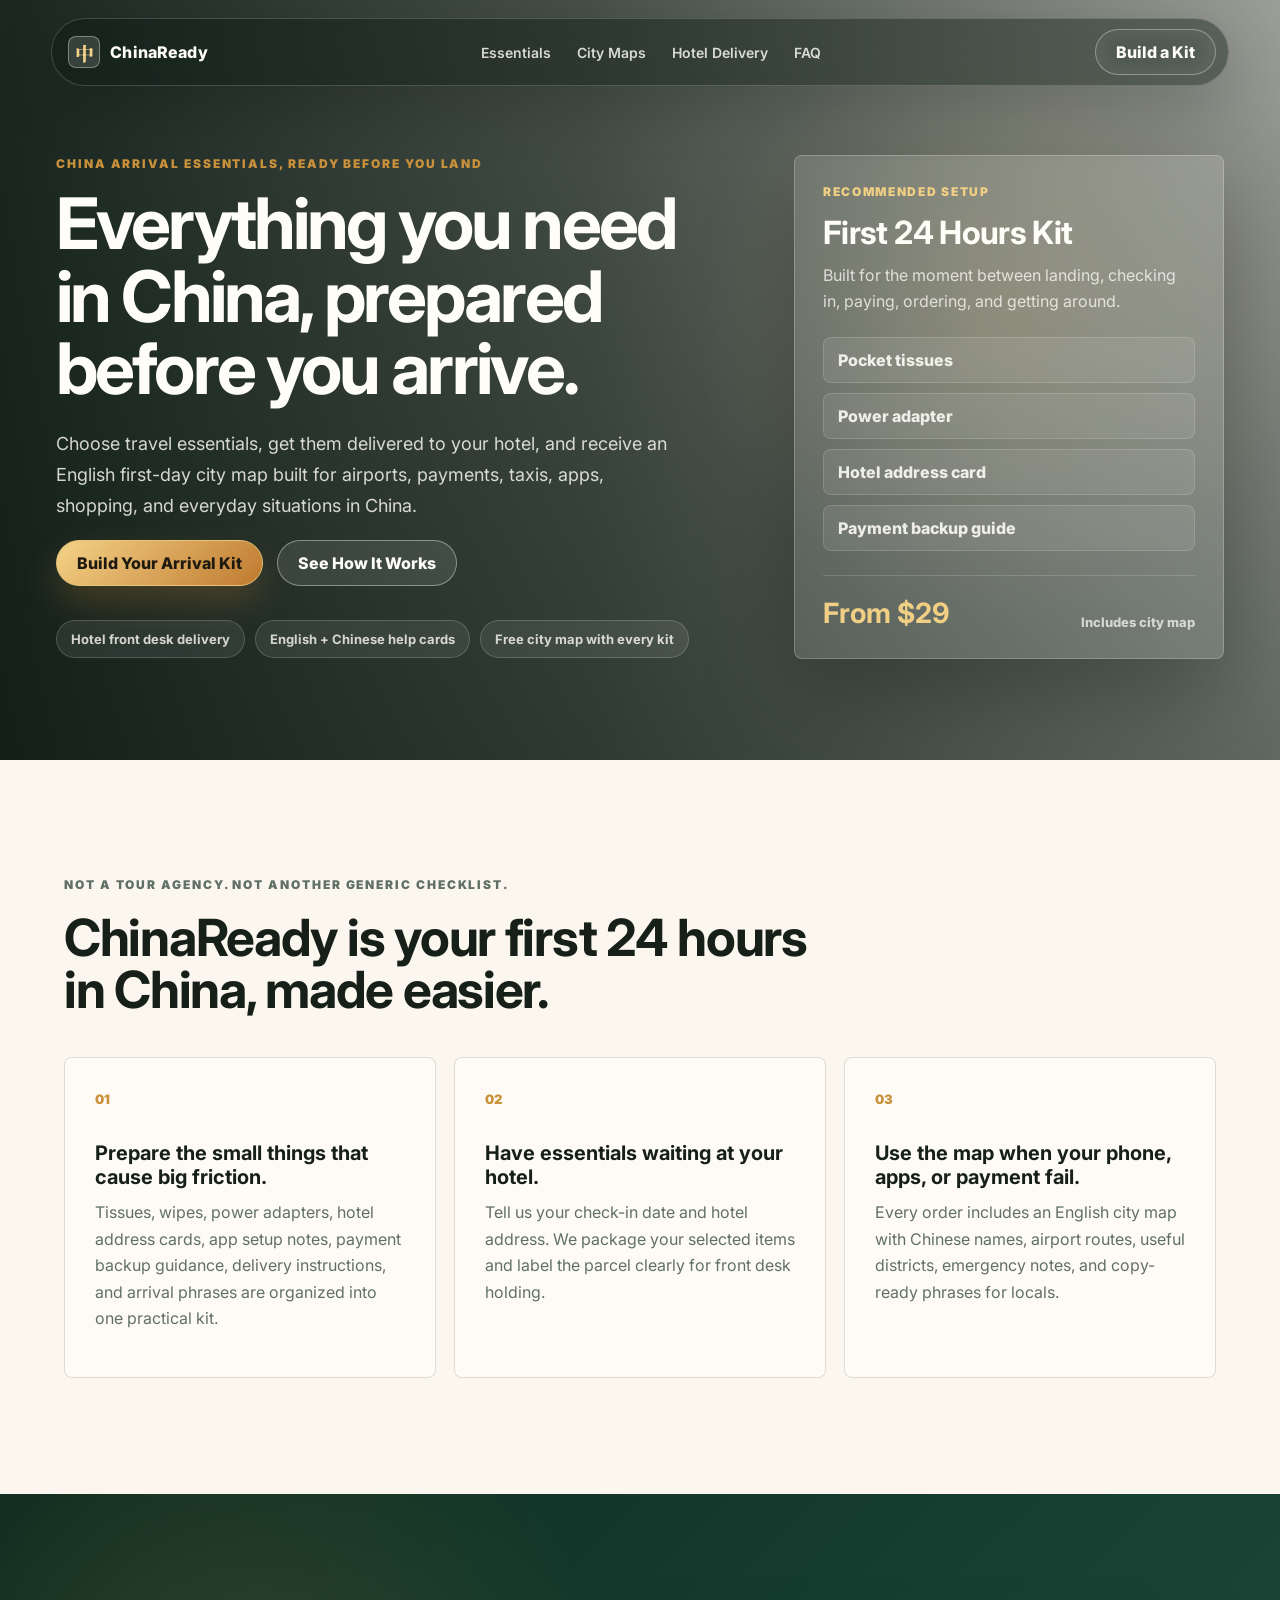
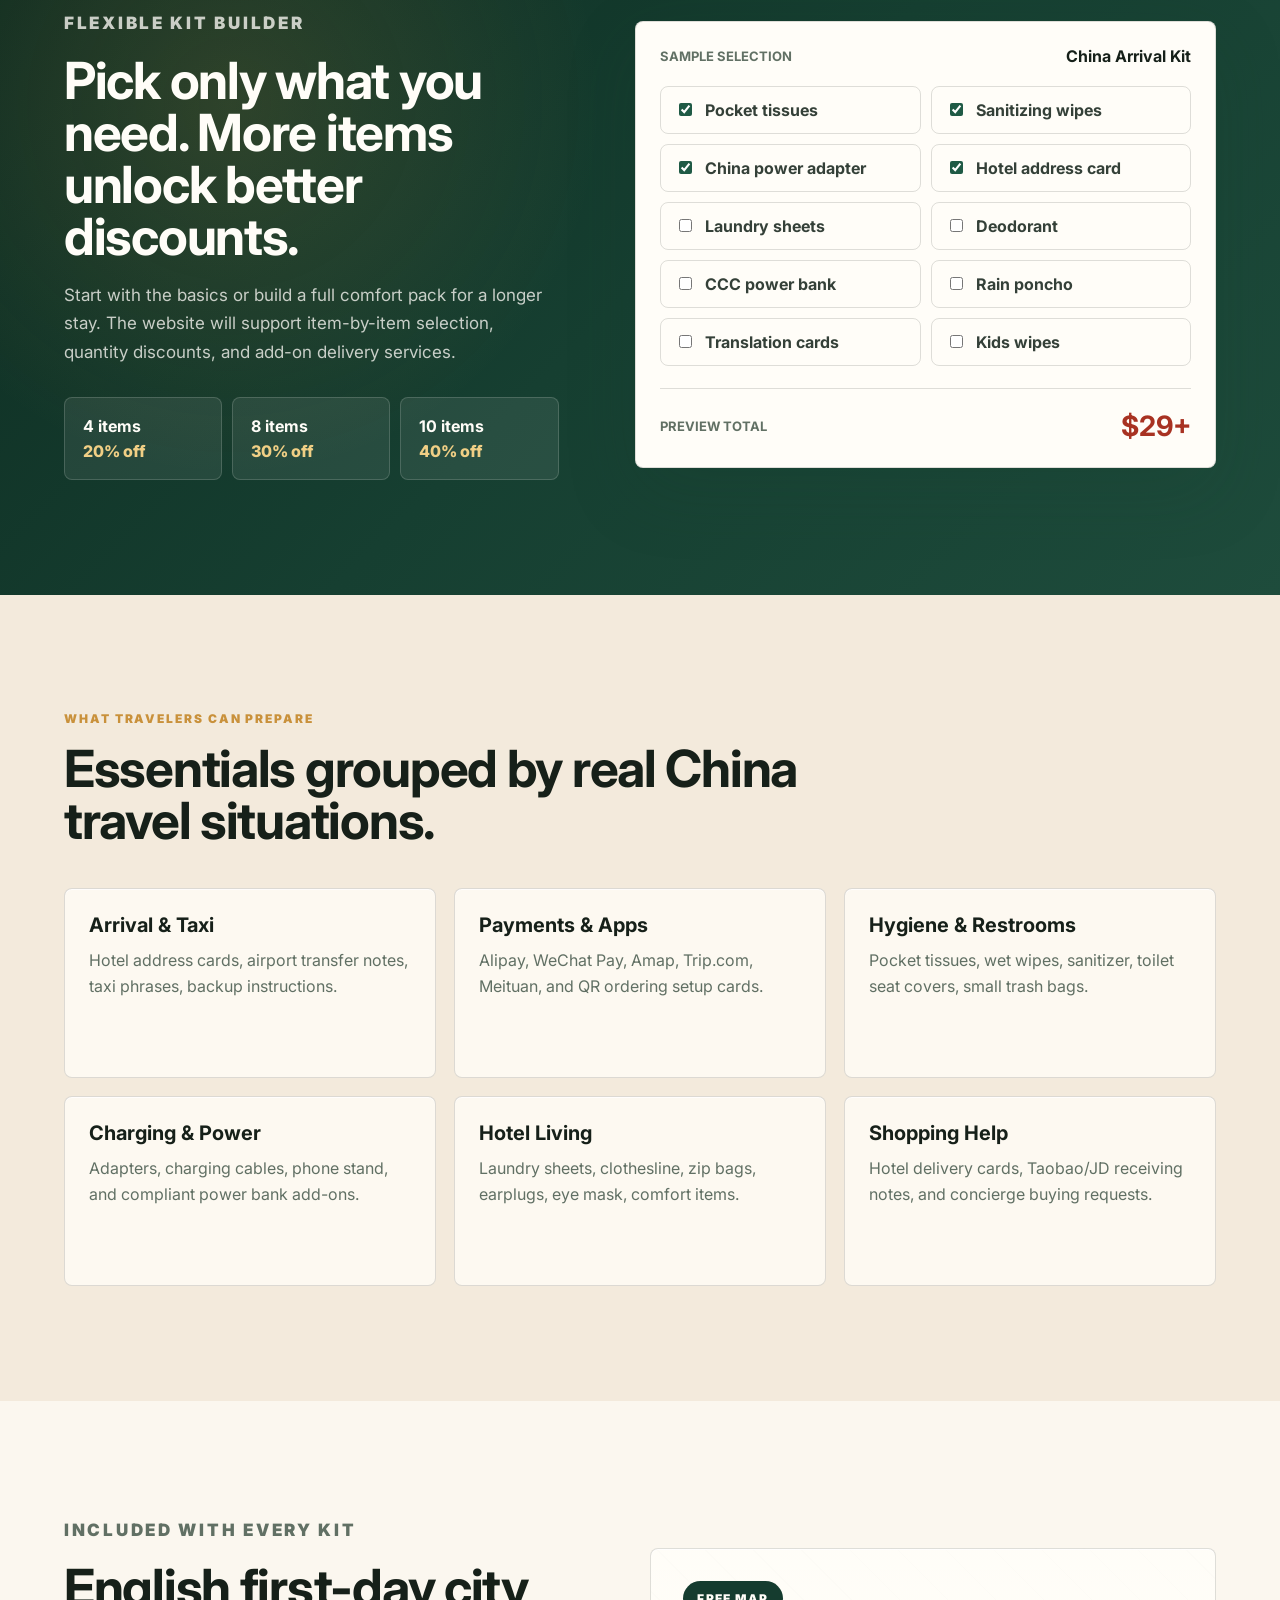
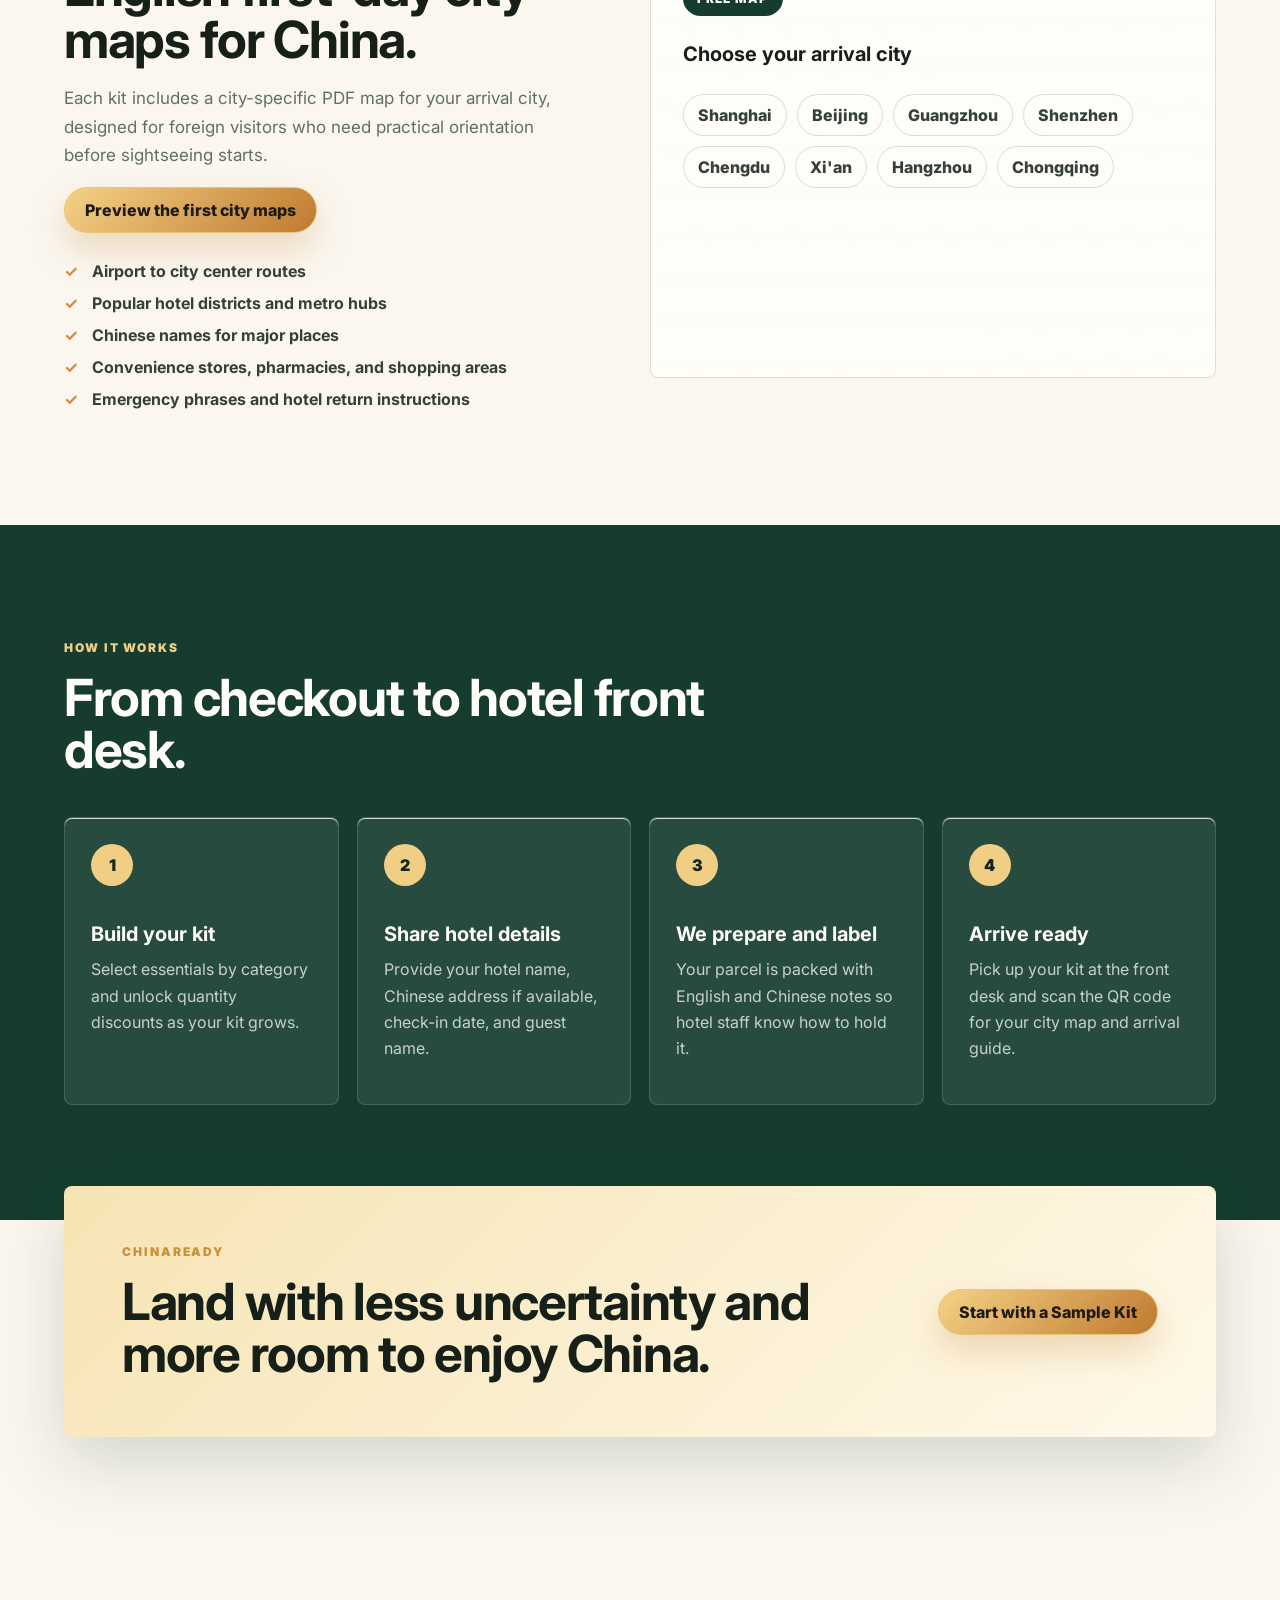
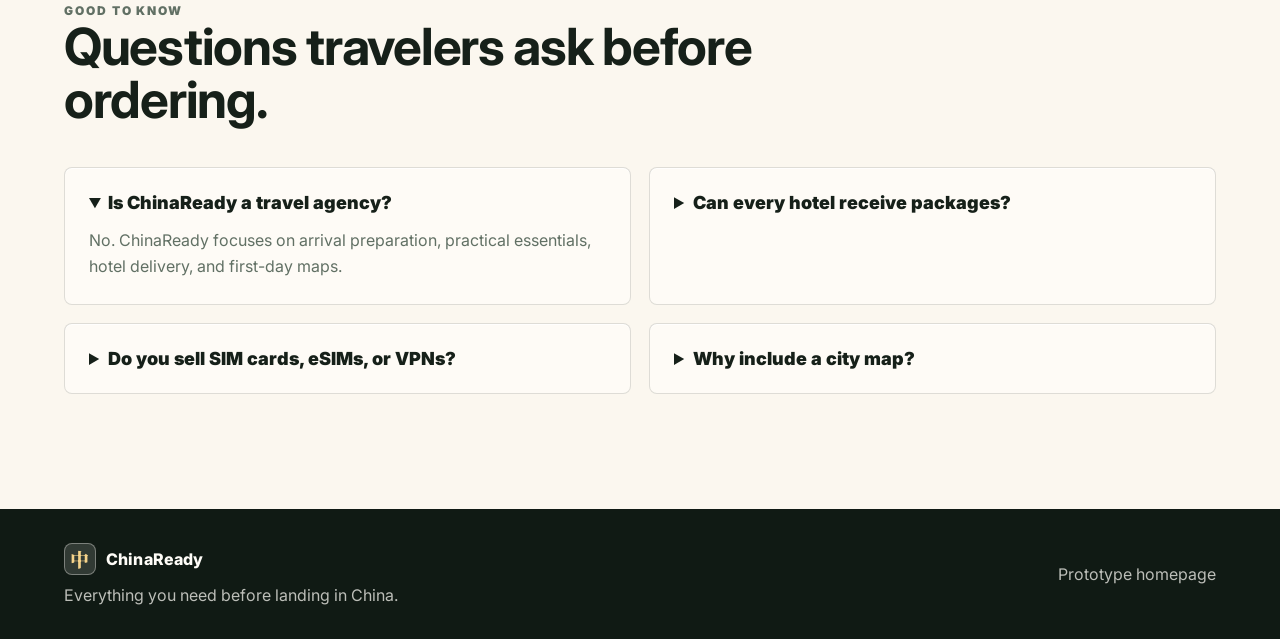
==== commit 02270243: "Link homepage to city maps" ====
--- a/index.html
+++ b/index.html
@@ -24,7 +24,7 @@
       </a>
       <nav class="nav-links" aria-label="Primary">
         <a href="#kits">Essentials</a>
-        <a href="#maps">City Maps</a>
+        <a href="city-maps.html">City Maps</a>
         <a href="#delivery">Hotel Delivery</a>
         <a href="#faq">FAQ</a>
       </nav>
@@ -184,6 +184,7 @@
             Each kit includes a city-specific PDF map for your arrival city, designed for foreign visitors who need
             practical orientation before sightseeing starts.
           </p>
+          <a class="primary-button" href="city-maps.html">Preview the first city maps</a>
           <ul class="feature-list">
             <li>Airport to city center routes</li>
             <li>Popular hotel districts and metro hubs</li>
--- a/styles.css
+++ b/styles.css
@@ -34,17 +34,21 @@
 
 .site-header {
   position: fixed;
-  top: 0;
-  left: 0;
-  right: 0;
+  top: 18px;
+  left: clamp(16px, 4vw, 56px);
+  right: clamp(16px, 4vw, 56px);
   z-index: 10;
   display: flex;
   align-items: center;
   justify-content: space-between;
   gap: 24px;
-  padding: 18px clamp(20px, 5vw, 72px);
-  color: #fffdf8;
-  background: linear-gradient(180deg, rgba(10, 24, 18, 0.76), rgba(10, 24, 18, 0));
+  border: 1px solid rgba(255, 253, 248, 0.18);
+  border-radius: 999px;
+  padding: 10px 12px 10px 16px;
+  color: #fffdf8;
+  background: rgba(10, 24, 18, 0.42);
+  box-shadow: 0 18px 60px rgba(0, 0, 0, 0.18);
+  backdrop-filter: blur(18px);
 }
 
 .brand {
@@ -57,8 +61,8 @@
 
 .brand-mark {
   display: grid;
-  width: 34px;
-  height: 34px;
+  width: 32px;
+  height: 32px;
   place-items: center;
   border: 1px solid rgba(255, 253, 248, 0.36);
   border-radius: 8px;
@@ -84,8 +88,9 @@
   align-items: center;
   justify-content: center;
   border-radius: 999px;
-  padding: 0 22px;
+  padding: 0 20px;
   font-weight: 800;
+  white-space: nowrap;
 }
 
 .header-cta {
@@ -110,7 +115,7 @@
 
 .hero {
   position: relative;
-  min-height: 780px;
+  min-height: 760px;
   overflow: hidden;
   color: #fffdf8;
 }
@@ -130,19 +135,26 @@
 
 .hero-shade {
   background:
-    linear-gradient(90deg, rgba(7, 21, 15, 0.92) 0%, rgba(7, 21, 15, 0.72) 38%, rgba(7, 21, 15, 0.18) 78%),
-    linear-gradient(180deg, rgba(7, 21, 15, 0.38), rgba(7, 21, 15, 0.46));
-}
-
-.hero-content {
+    radial-gradient(circle at 78% 42%, rgba(240, 207, 133, 0.18), transparent 28%),
+    linear-gradient(90deg, rgba(7, 21, 15, 0.9) 0%, rgba(7, 21, 15, 0.68) 46%, rgba(7, 21, 15, 0.26) 100%),
+    linear-gradient(180deg, rgba(7, 21, 15, 0.18), rgba(7, 21, 15, 0.5));
+}
+
+.hero-shell {
   position: relative;
   z-index: 1;
-  display: flex;
-  min-height: 780px;
-  max-width: 760px;
-  flex-direction: column;
-  justify-content: center;
-  padding: 130px clamp(22px, 7vw, 92px) 70px;
+  display: grid;
+  min-height: 760px;
+  max-width: 1280px;
+  grid-template-columns: minmax(0, 1.04fr) minmax(340px, 0.72fr);
+  gap: clamp(34px, 7vw, 96px);
+  align-items: center;
+  margin: 0 auto;
+  padding: 118px clamp(22px, 5vw, 56px) 64px;
+}
+
+.hero-content {
+  max-width: 740px;
 }
 
 .eyebrow {
@@ -162,16 +174,16 @@
 }
 
 h1 {
-  max-width: 720px;
+  max-width: 760px;
   margin-bottom: 24px;
-  font-size: clamp(48px, 7vw, 86px);
-  line-height: 0.96;
-  letter-spacing: -0.03em;
+  font-size: clamp(46px, 5.55vw, 76px);
+  line-height: 1.02;
+  letter-spacing: -0.04em;
 }
 
 h2 {
   margin-bottom: 18px;
-  font-size: clamp(32px, 4.4vw, 58px);
+  font-size: clamp(32px, 4vw, 52px);
   line-height: 1.02;
   letter-spacing: -0.025em;
 }
@@ -182,10 +194,10 @@
 }
 
 .hero-copy {
-  max-width: 650px;
+  max-width: 620px;
   color: rgba(255, 253, 248, 0.82);
-  font-size: 19px;
-  line-height: 1.7;
+  font-size: 18px;
+  line-height: 1.72;
 }
 
 .hero-actions {
@@ -209,6 +221,74 @@
   color: rgba(255, 253, 248, 0.8);
   font-size: 13px;
   font-weight: 700;
+}
+
+.hero-card {
+  max-width: 430px;
+  justify-self: end;
+  border: 1px solid rgba(255, 253, 248, 0.22);
+  border-radius: 8px;
+  padding: 28px;
+  background: rgba(255, 253, 248, 0.12);
+  box-shadow: 0 30px 90px rgba(0, 0, 0, 0.28);
+  backdrop-filter: blur(20px);
+}
+
+.hero-card h2 {
+  margin-bottom: 12px;
+  color: #fffdf8;
+  font-size: 32px;
+  letter-spacing: -0.02em;
+}
+
+.hero-card p {
+  margin-bottom: 22px;
+  color: rgba(255, 253, 248, 0.76);
+  line-height: 1.65;
+}
+
+.card-kicker {
+  margin-bottom: 18px;
+  color: #f0cf85;
+  font-size: 12px;
+  font-weight: 900;
+  letter-spacing: 0.14em;
+  text-transform: uppercase;
+}
+
+.mini-list {
+  display: grid;
+  gap: 10px;
+}
+
+.mini-list span {
+  border: 1px solid rgba(255, 253, 248, 0.14);
+  border-radius: 8px;
+  padding: 12px 14px;
+  background: rgba(255, 253, 248, 0.08);
+  color: rgba(255, 253, 248, 0.88);
+  font-weight: 800;
+}
+
+.card-footer {
+  display: flex;
+  align-items: flex-end;
+  justify-content: space-between;
+  gap: 18px;
+  margin-top: 24px;
+  border-top: 1px solid rgba(255, 253, 248, 0.16);
+  padding-top: 20px;
+}
+
+.card-footer strong {
+  color: #f0cf85;
+  font-size: 28px;
+}
+
+.card-footer span {
+  color: rgba(255, 253, 248, 0.7);
+  font-size: 13px;
+  font-weight: 800;
 }
 
 .section-pad {
@@ -550,18 +630,24 @@
   }
 
   .hero,
-  .hero-content {
-    min-height: 720px;
+  .hero-shell {
+    min-height: 760px;
   }
 
   .intro-grid,
   .builder,
+  .hero-shell,
   .map-feature,
   .process-steps,
   .faq-grid {
     grid-template-columns: 1fr;
   }
 
+  .hero-card {
+    max-width: 100%;
+    justify-self: stretch;
+  }
+
   .category-grid {
     grid-template-columns: repeat(2, minmax(0, 1fr));
   }
@@ -573,15 +659,19 @@
 
 @media (max-width: 640px) {
   .site-header {
-    padding: 14px 18px;
+    top: 12px;
+    left: 12px;
+    right: 12px;
+    padding: 9px 10px 9px 12px;
   }
 
   .header-cta {
     display: none;
   }
 
-  .hero-content {
-    padding: 106px 20px 52px;
+  .hero-shell {
+    min-height: auto;
+    padding: 108px 20px 52px;
   }
 
   .hero-shade {
@@ -594,6 +684,14 @@
     font-size: 17px;
   }
 
+  h1 {
+    font-size: clamp(40px, 13vw, 56px);
+  }
+
+  .hero-card {
+    padding: 22px;
+  }
+
   .hero-actions,
   .cta-band {
     align-items: stretch;
